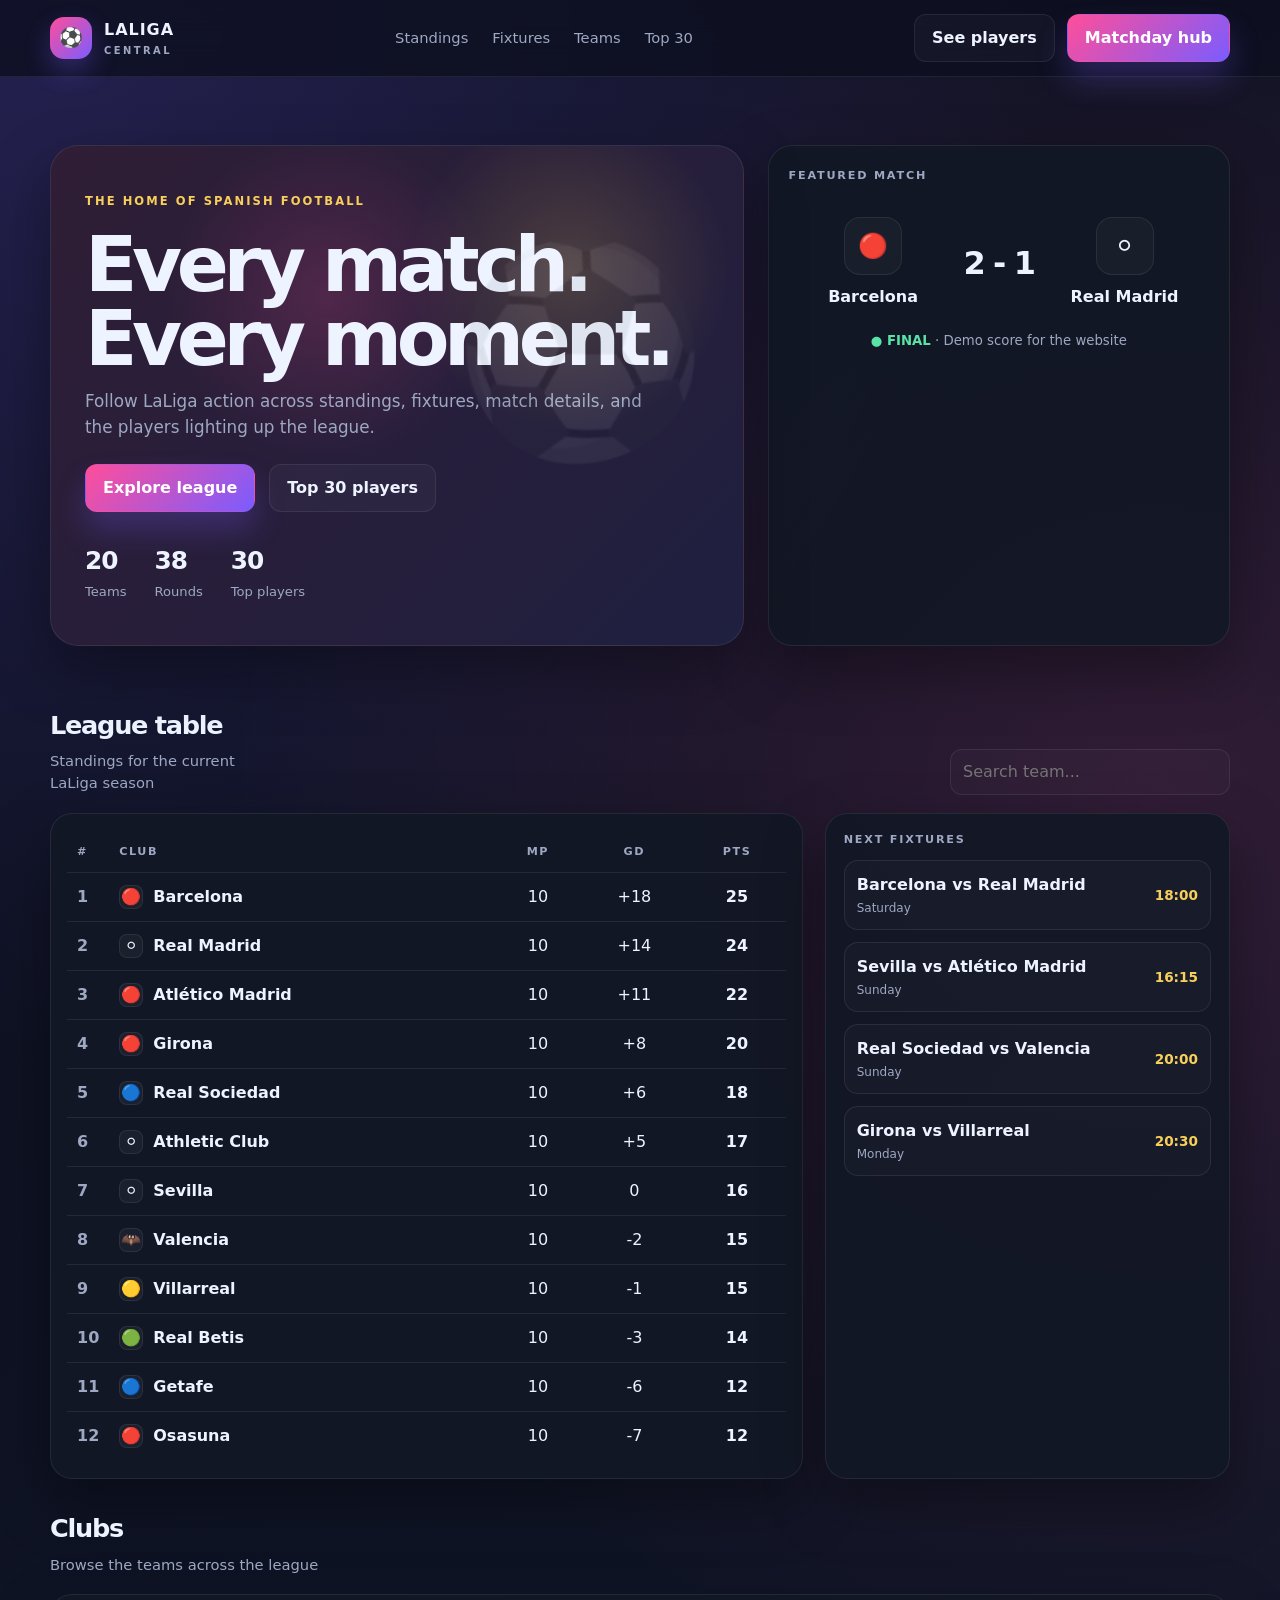
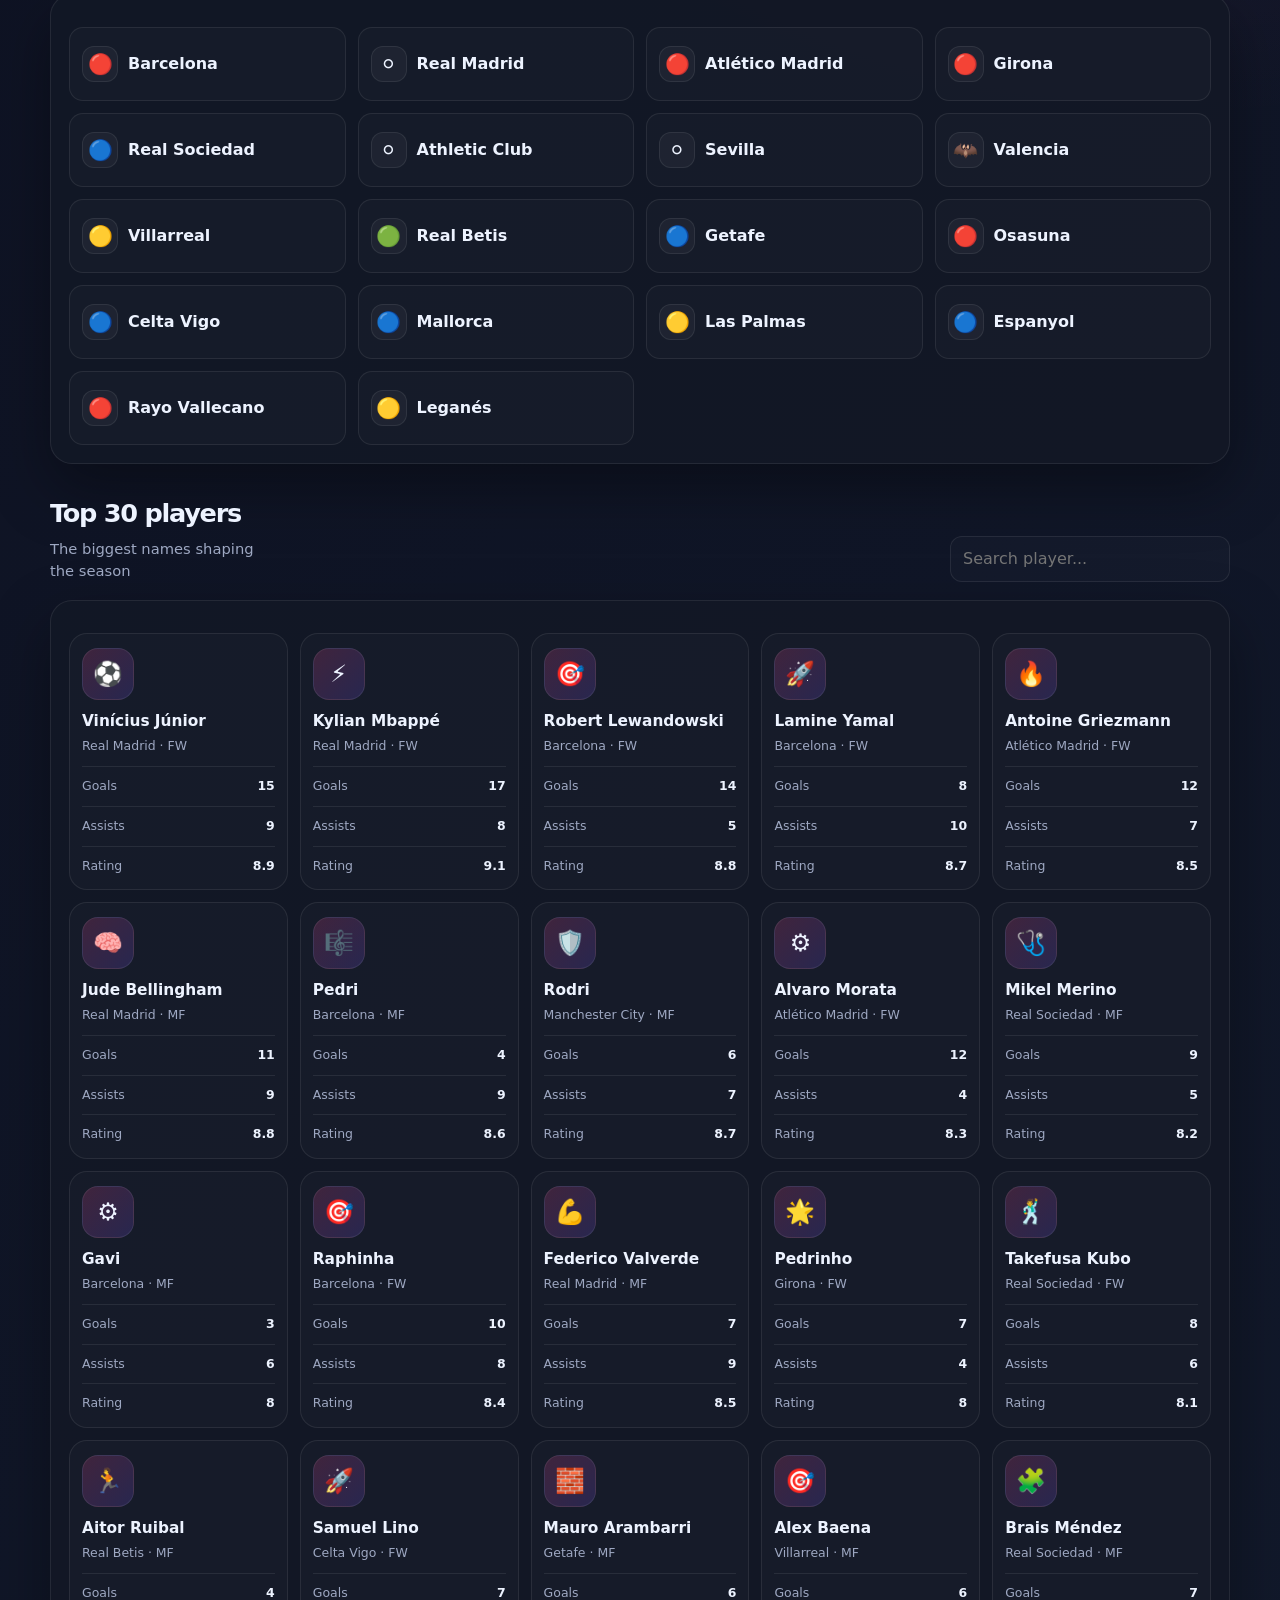
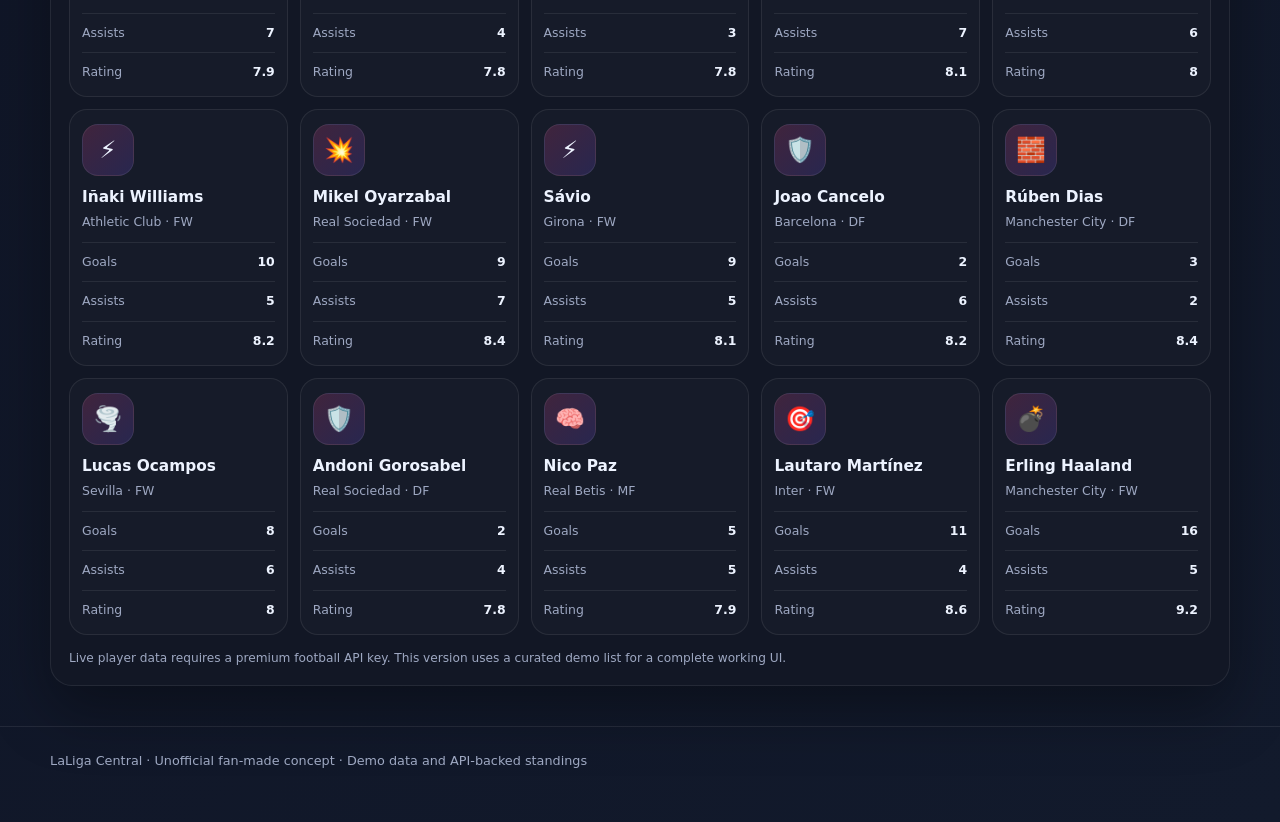
==== index.html @ 6d839964 "Add initial HTML structure and styles for Matchday Hub Initial commit of the LaLiga Central Matchday" ====
<!DOCTYPE html>
<html lang="en">
<head>
  <meta charset="UTF-8" />
  <meta name="viewport" content="width=device-width, initial-scale=1.0" />
  <meta name="theme-color" content="#0d1020" />
  <title>LaLiga Central | Matchday Hub</title>
  <style>
    :root {
      --bg: #0d1020;
      --bg-alt: #121a2c;
      --panel: rgba(19, 24, 38, 0.94);
      --panel-2: rgba(25, 32, 49, 0.9);
      --panel-3: rgba(15, 19, 31, 0.8);
      --text: #edf3ff;
      --muted: #9ea8c2;
      --line: rgba(255, 255, 255, 0.08);
      --pink: #ff4e9a;
      --purple: #7b5cff;
      --gold: #f7cf5a;
      --green: #59e3a6;
      --red: #ff6a76;
      --shadow: 0 24px 60px rgba(0, 0, 0, 0.35);
    }

    * { box-sizing: border-box; }

    html {
      scroll-behavior: smooth;
    }

    body {
      margin: 0;
      font-family: system-ui, -apple-system, BlinkMacSystemFont, "Segoe UI", sans-serif;
      color: var(--text);
      background:
        radial-gradient(circle at top left, rgba(123, 92, 255, 0.22), transparent 25%),
        radial-gradient(circle at 90% 20%, rgba(255, 78, 154, 0.14), transparent 27%),
        linear-gradient(135deg, var(--bg), var(--bg-alt));
      line-height: 1.5;
    }

    a {
      text-decoration: none;
      color: inherit;
    }

    img {
      display: block;
      max-width: 100%;
    }

    input, select, button {
      font: inherit;
    }

    .container {
      width: min(1180px, calc(100% - 36px));
      margin: 0 auto;
    }

    header {
      position: sticky;
      top: 0;
      z-index: 30;
      background: rgba(13, 16, 32, 0.8);
      backdrop-filter: blur(16px);
      border-bottom: 1px solid var(--line);
    }

    nav {
      min-height: 76px;
      display: flex;
      align-items: center;
      justify-content: space-between;
      gap: 22px;
    }

    .brand {
      display: inline-flex;
      align-items: center;
      gap: 12px;
      font-weight: 900;
      letter-spacing: 0.06em;
    }

    .brand-mark {
      display: grid;
      place-items: center;
      width: 42px;
      height: 42px;
      border-radius: 14px;
      background: linear-gradient(135deg, var(--pink), var(--purple));
      box-shadow: 0 12px 26px rgba(123, 92, 255, 0.3);
      font-size: 1.2rem;
    }

    .brand small {
      display: block;
      color: var(--muted);
      font-size: 0.62rem;
      letter-spacing: 0.25em;
      margin-top: 2px;
    }

    .nav-links {
      display: flex;
      align-items: center;
      gap: 24px;
      color: var(--muted);
      font-size: 0.92rem;
    }

    .nav-links a:hover {
      color: var(--text);
    }

    .nav-actions {
      display: flex;
      align-items: center;
      gap: 12px;
    }

    .btn {
      display: inline-flex;
      align-items: center;
      justify-content: center;
      border: 1px solid transparent;
      border-radius: 12px;
      font-weight: 800;
      padding: 11px 17px;
      cursor: pointer;
      transition: 0.2s ease;
    }

    .btn:hover {
      transform: translateY(-1px);
    }

    .btn-primary {
      color: white;
      background: linear-gradient(135deg, var(--pink), var(--purple));
      box-shadow: 0 18px 30px rgba(123, 92, 255, 0.25);
    }

    .btn-secondary {
      background: rgba(255,255,255,0.03);
      border-color: var(--line);
      color: var(--text);
    }

    .hero {
      padding: 68px 0 40px;
    }

    .hero-grid {
      display: grid;
      grid-template-columns: 1.2fr 0.8fr;
      gap: 24px;
      align-items: stretch;
    }

    .hero-main {
      position: relative;
      overflow: hidden;
      border-radius: 28px;
      padding: 42px 34px;
      min-height: 410px;
      background:
        radial-gradient(circle at 75% 25%, rgba(247, 207, 90, 0.18), transparent 25%),
        radial-gradient(circle at 40% 30%, rgba(255, 78, 154, 0.18), transparent 30%),
        linear-gradient(135deg, rgba(255, 78, 154, 0.12), rgba(123, 92, 255, 0.12)),
        var(--panel);
      border: 1px solid var(--line);
      box-shadow: var(--shadow);
    }

    .hero-main::after {
      content: "⚽";
      position: absolute;
      right: 5%;
      top: 10%;
      font-size: clamp(140px, 16vw, 240px);
      opacity: 0.08;
      transform: rotate(-18deg);
    }

    .eyebrow {
      display: inline-block;
      color: var(--gold);
      font-size: 0.72rem;
      letter-spacing: 0.18em;
      font-weight: 800;
      text-transform: uppercase;
    }

    h1 {
      margin: 16px 0 14px;
      font-size: clamp(2.8rem, 6vw, 5rem);
      line-height: 0.96;
      letter-spacing: -0.07em;
      max-width: 600px;
    }

    .hero-copy p {
      max-width: 560px;
      margin: 0 0 24px;
      color: var(--muted);
      font-size: 1.05rem;
    }

    .hero-actions {
      display: flex;
      align-items: center;
      gap: 14px;
      flex-wrap: wrap;
    }

    .hero-stats {
      display: flex;
      flex-wrap: wrap;
      gap: 28px;
      margin-top: 30px;
    }

    .stat strong {
      display: block;
      font-size: 1.55rem;
      font-weight: 900;
      letter-spacing: -0.04em;
    }

    .stat span {
      color: var(--muted);
      font-size: 0.82rem;
    }

    .featured-card {
      background: var(--panel);
      border: 1px solid var(--line);
      border-radius: 24px;
      padding: 22px 20px;
      box-shadow: var(--shadow);
    }

    .mini-label {
      color: var(--muted);
      font-size: 0.7rem;
      letter-spacing: 0.16em;
      text-transform: uppercase;
      font-weight: 800;
    }

    .fixture-box {
      margin-top: 18px;
      display: grid;
      grid-template-columns: 1fr auto 1fr;
      align-items: center;
      gap: 14px;
      padding: 14px 8px 6px;
    }

    .club {
      text-align: center;
      font-weight: 800;
    }

    .club-badge {
      width: 58px;
      height: 58px;
      display: grid;
      place-items: center;
      border-radius: 16px;
      border: 1px solid var(--line);
      background: rgba(255,255,255,0.03);
      margin: 0 auto 10px;
      font-size: 1.5rem;
    }

    .match-score {
      font-size: 2rem;
      font-weight: 900;
      letter-spacing: -0.06em;
    }

    .match-meta {
      margin-top: 16px;
      color: var(--muted);
      font-size: 0.83rem;
      text-align: center;
    }

    .live-pill {
      color: var(--green);
      font-weight: 800;
    }

    section {
      padding: 20px 0 10px;
    }

    .section-head {
      display: flex;
      justify-content: space-between;
      align-items: flex-end;
      gap: 16px;
      margin-bottom: 18px;
    }

    h2 {
      margin: 0;
      font-size: clamp(1.6rem, 2vw, 2.4rem);
      letter-spacing: -0.05em;
    }

    .subline {
      color: var(--muted);
      margin: 6px 0 0;
      font-size: 0.92rem;
    }

    .content-grid {
      display: grid;
      grid-template-columns: 1.3fr 0.7fr;
      gap: 22px;
    }

    .panel {
      background: var(--panel);
      border: 1px solid var(--line);
      border-radius: 22px;
      box-shadow: var(--shadow);
    }

    .table-panel {
      padding: 18px 16px;
    }

    .table-wrap {
      overflow-x: auto;
    }

    table {
      width: 100%;
      border-collapse: collapse;
      min-width: 440px;
    }

    th, td {
      padding: 12px 10px;
      border-bottom: 1px solid var(--line);
    }

    th {
      text-align: left;
      color: var(--muted);
      font-size: 0.7rem;
      letter-spacing: 0.14em;
      text-transform: uppercase;
      font-weight: 800;
    }

    td:first-child, th:first-child {
      width: 42px;
    }

    td:nth-child(3), th:nth-child(3),
    td:nth-child(4), th:nth-child(4),
    td:nth-child(5), th:nth-child(5) {
      text-align: center;
    }

    tbody tr:last-child td {
      border-bottom: none;
    }

    .team-name {
      display: flex;
      align-items: center;
      gap: 10px;
      font-weight: 700;
    }

    .team-badge {
      display: inline-flex;
      width: 24px;
      height: 24px;
      border-radius: 8px;
      align-items: center;
      justify-content: center;
      background: rgba(255,255,255,0.04);
      border: 1px solid var(--line);
    }

    .top-three {
      color: var(--gold);
      font-weight: 800;
    }

    .rank {
      color: var(--muted);
      font-weight: 700;
    }

    .fixture-panel {
      padding: 18px;
    }

    .fixture-list {
      display: grid;
      gap: 12px;
      margin-top: 12px;
    }

    .fixture-item {
      display: flex;
      gap: 14px;
      justify-content: space-between;
      align-items: center;
      padding: 12px 12px;
      border: 1px solid var(--line);
      border-radius: 14px;
      background: rgba(255,255,255,0.02);
    }

    .fixture-teams {
      font-weight: 700;
    }

    .fixture-date {
      color: var(--muted);
      font-size: 0.75rem;
      margin-top: 2px;
    }

    .fixture-time {
      color: var(--gold);
      font-weight: 800;
      white-space: nowrap;
      font-size: 0.85rem;
    }

    .search-row {
      display: flex;
      align-items: center;
      gap: 12px;
      width: 100%;
      justify-content: flex-end;
    }

    .search-input {
      width: min(280px, 40vw);
      border-radius: 12px;
      border: 1px solid var(--line);
      background: rgba(255,255,255,0.02);
      color: var(--text);
      padding: 10px 12px;
      outline: none;
    }

    .search-input:focus {
      border-color: rgba(123,92,255,0.8);
      box-shadow: 0 0 0 3px rgba(123,92,255,0.15);
    }

    .teams-panel {
      padding: 18px;
      margin-top: 14px;
    }

    .team-grid {
      display: grid;
      grid-template-columns: repeat(4, minmax(0, 1fr));
      gap: 12px;
      margin-top: 14px;
    }

    .team-card {
      display: flex;
      align-items: center;
      gap: 10px;
      padding: 14px 12px;
      border: 1px solid var(--line);
      border-radius: 14px;
      background: rgba(255,255,255,0.02);
      font-weight: 700;
      min-height: 74px;
    }

    .team-emoji {
      display: grid;
      place-items: center;
      width: 36px;
      height: 36px;
      border-radius: 12px;
      background: rgba(255,255,255,0.04);
      border: 1px solid var(--line);
      font-size: 1.25rem;
    }

    .player-panel {
      padding: 18px;
      margin-top: 14px;
    }

    .player-grid {
      display: grid;
      grid-template-columns: repeat(5, minmax(0, 1fr));
      gap: 12px;
      margin-top: 14px;
    }

    .player-card {
      background: rgba(255,255,255,0.02);
      border: 1px solid var(--line);
      border-radius: 18px;
      padding: 14px 12px;
    }

    .player-avatar {
      width: 52px;
      height: 52px;
      border-radius: 16px;
      display: grid;
      place-items: center;
      font-size: 1.5rem;
      background: linear-gradient(135deg, rgba(255,78,154,0.18), rgba(123,92,255,0.18));
      border: 1px solid var(--line);
      margin-bottom: 10px;
    }

    .player-name {
      font-weight: 800;
      font-size: 0.96rem;
    }

    .player-meta {
      color: var(--muted);
      font-size: 0.78rem;
      margin-top: 4px;
    }

    .player-stat {
      display: flex;
      justify-content: space-between;
      gap: 10px;
      color: var(--muted);
      margin-top: 10px;
      padding-top: 10px;
      border-top: 1px solid var(--line);
      font-size: 0.78rem;
    }

    .player-stat strong {
      color: var(--text);
    }

    .notice {
      margin-top: 14px;
      color: var(--muted);
      font-size: 0.76rem;
    }

    footer {
      margin-top: 30px;
      padding: 24px 0 52px;
      border-top: 1px solid var(--line);
      color: var(--muted);
      font-size: 0.8rem;
    }

    @media (max-width: 980px) {
      .hero-grid,
      .content-grid {
        grid-template-columns: 1fr;
      }

      .player-grid {
        grid-template-columns: repeat(3, minmax(0, 1fr));
      }
    }

    @media (max-width: 760px) {
      .nav-links {
        display: none;
      }

      .team-grid {
        grid-template-columns: repeat(2, minmax(0, 1fr));
      }

      .player-grid {
        grid-template-columns: repeat(2, minmax(0, 1fr));
      }

      .search-row {
        justify-content: flex-start;
      }

      .search-input {
        width: 100%;
      }
    }

    @media (max-width: 520px) {
      .container {
        width: min(100% - 22px, 1180px);
      }

      .hero-main {
        padding: 28px 18px;
      }

      .team-grid,
      .player-grid {
        grid-template-columns: 1fr;
      }

      .fixture-item {
        flex-direction: column;
        align-items: flex-start;
      }
    }
  </style>
</head>
<body>
  <header>
    <div class="container">
      <nav>
        <a href="#" class="brand" aria-label="LaLiga Central home">
          <span class="brand-mark">⚽</span>
          <span>
            LALIGA
            <small>CENTRAL</small>
          </span>
        </a>

        <div class="nav-links">
          <a href="#standings">Standings</a>
          <a href="#fixtures">Fixtures</a>
          <a href="#teams">Teams</a>
          <a href="#players">Top 30</a>
        </div>

        <div class="nav-actions">
          <a href="#players" class="btn btn-secondary">See players</a>
          <a href="#fixtures" class="btn btn-primary">Matchday hub</a>
        </div>
      </nav>
    </div>
  </header>

  <main class="container">
    <section class="hero">
      <div class="hero-grid">
        <article class="hero-main">
          <div class="hero-copy">
            <span class="eyebrow">The home of Spanish football</span>
            <h1>Every match.<br>Every moment.</h1>
            <p>
              Follow LaLiga action across standings, fixtures, match details, and the players lighting up the league.
            </p>

            <div class="hero-actions">
              <a href="#standings" class="btn btn-primary">Explore league</a>
              <a href="#players" class="btn btn-secondary">Top 30 players</a>
            </div>

            <div class="hero-stats">
              <div class="stat">
                <strong>20</strong>
                <span>Teams</span>
              </div>
              <div class="stat">
                <strong>38</strong>
                <span>Rounds</span>
              </div>
              <div class="stat">
                <strong>30</strong>
                <span>Top players</span>
              </div>
            </div>
          </div>
        </article>

        <aside class="featured-card">
          <div class="mini-label">Featured match</div>

          <div class="fixture-box">
            <div class="club">
              <div class="club-badge">🔴</div>
              Barcelona
            </div>

            <div class="match-score">2 - 1</div>

            <div class="club">
              <div class="club-badge">⚪</div>
              Real Madrid
            </div>
          </div>

          <div class="match-meta">
            <span class="live-pill">● FINAL</span> · Demo score for the website
          </div>
        </aside>
      </div>
    </section>

    <section id="standings">
      <div class="section-head">
        <div>
          <h2>League table</h2>
          <p class="subline">Standings for the current LaLiga season</p>
        </div>

        <div class="search-row">
          <input id="teamFilter" type="search" class="search-input" placeholder="Search team..." aria-label="Search team"/>
        </div>
      </div>

      <div class="content-grid">
        <div class="panel table-panel">
          <div class="table-wrap">
            <table>
              <thead>
                <tr>
                  <th>#</th>
                  <th>Club</th>
                  <th>MP</th>
                  <th>GD</th>
                  <th>Pts</th>
                </tr>
              </thead>
              <tbody id="standingsBody"></tbody>
            </table>
          </div>
        </div>

        <aside id="fixtures" class="panel fixture-panel">
          <div class="mini-label">Next fixtures</div>
          <div class="fixture-list" id="fixturesList"></div>
        </aside>
      </div>
    </section>

    <section id="teams">
      <div class="section-head">
        <div>
          <h2>Clubs</h2>
          <p class="subline">Browse the teams across the league</p>
        </div>
      </div>

      <div class="panel teams-panel">
        <div class="team-grid" id="teamGrid"></div>
      </div>
    </section>

    <section id="players">
      <div class="section-head">
        <div>
          <h2>Top 30 players</h2>
          <p class="subline">The biggest names shaping the season</p>
        </div>

        <div class="search-row">
          <input id="playerSearch" type="search" class="search-input" placeholder="Search player..." aria-label="Search player"/>
        </div>
      </div>

      <div class="panel player-panel">
        <div class="player-grid" id="playerGrid"></div>
        <div class="notice">Live player data requires a premium football API key. This version uses a curated demo list for a complete working UI.</div>
      </div>
    </section>
  </main>

  <footer>
    <div class="container">
      LaLiga Central · Unofficial fan-made concept · Demo data and API-backed standings
    </div>
  </footer>

  <script>
    const API_BASE = "https://www.thesportsdb.com/api/v1/json/3";
    const LEAGUE_ID = 4335;

    const standingsBody = document.getElementById("standingsBody");
    const fixturesList = document.getElementById("fixturesList");
    const teamGrid = document.getElementById("teamGrid");
    const playerGrid = document.getElementById("playerGrid");
    const teamFilter = document.getElementById("teamFilter");
    const playerSearch = document.getElementById("playerSearch");

    const fallbackStandings = [
      { name: "Barcelona", icon: "🔴", mp: 10, gd: 18, pts: 25 },
      { name: "Real Madrid", icon: "⚪", mp: 10, gd: 14, pts: 24 },
      { name: "Atlético Madrid", icon: "🔴", mp: 10, gd: 11, pts: 22 },
      { name: "Girona", icon: "🔴", mp: 10, gd: 8, pts: 20 },
      { name: "Real Sociedad", icon: "🔵", mp: 10, gd: 6, pts: 18 },
      { name: "Athletic Club", icon: "⚪", mp: 10, gd: 5, pts: 17 },
      { name: "Sevilla", icon: "⚪", mp: 10, gd: 0, pts: 16 },
      { name: "Valencia", icon: "🦇", mp: 10, gd: -2, pts: 15 },
      { name: "Villarreal", icon: "🟡", mp: 10, gd: -1, pts: 15 },
      { name: "Real Betis", icon: "🟢", mp: 10, gd: -3, pts: 14 },
      { name: "Getafe", icon: "🔵", mp: 10, gd: -6, pts: 12 },
      { name: "Osasuna", icon: "🔴", mp: 10, gd: -7, pts: 12 }
    ];

    const fallbackTeams = [
      ["Barcelona", "🔴"],
      ["Real Madrid", "⚪"],
      ["Atlético Madrid", "🔴"],
      ["Girona", "🔴"],
      ["Real Sociedad", "🔵"],
      ["Athletic Club", "⚪"],
      ["Sevilla", "⚪"],
      ["Valencia", "🦇"],
      ["Villarreal", "🟡"],
      ["Real Betis", "🟢"],
      ["Getafe", "🔵"],
      ["Osasuna", "🔴"],
      ["Celta Vigo", "🔵"],
      ["Mallorca", "🔵"],
      ["Las Palmas", "🟡"],
      ["Espanyol", "🔵"],
      ["Rayo Vallecano", "🔴"],
      ["Leganés", "🟡"]
    ];

    const demoPlayers = [
      { name: "Vinícius Júnior", club: "Real Madrid", pos: "FW", goals: 15, assists: 9, rating: 8.9, emoji: "⚽" },
      { name: "Kylian Mbappé", club: "Real Madrid", pos: "FW", goals: 17, assists: 8, rating: 9.1, emoji: "⚡" },
      { name: "Robert Lewandowski", club: "Barcelona", pos: "FW", goals: 14, assists: 5, rating: 8.8, emoji: "🎯" },
      { name: "Lamine Yamal", club: "Barcelona", pos: "FW", goals: 8, assists: 10, rating: 8.7, emoji: "🚀" },
      { name: "Antoine Griezmann", club: "Atlético Madrid", pos: "FW", goals: 12, assists: 7, rating: 8.5, emoji: "🔥" },
      { name: "Jude Bellingham", club: "Real Madrid", pos: "MF", goals: 11, assists: 9, rating: 8.8, emoji: "🧠" },
      { name: "Pedri", club: "Barcelona", pos: "MF", goals: 4, assists: 9, rating: 8.6, emoji: "🎼" },
      { name: "Rodri", club: "Manchester City", pos: "MF", goals: 6, assists: 7, rating: 8.7, emoji: "🛡️" },
      { name: "Alvaro Morata", club: "Atlético Madrid", pos: "FW", goals: 12, assists: 4, rating: 8.3, emoji: "⚙️" },
      { name: "Mikel Merino", club: "Real Sociedad", pos: "MF", goals: 9, assists: 5, rating: 8.2, emoji: "🩺" },
      { name: "Gavi", club: "Barcelona", pos: "MF", goals: 3, assists: 6, rating: 8.0, emoji: "⚙️" },
      { name: "Raphinha", club: "Barcelona", pos: "FW", goals: 10, assists: 8, rating: 8.4, emoji: "🎯" },
      { name: "Federico Valverde", club: "Real Madrid", pos: "MF", goals: 7, assists: 9, rating: 8.5, emoji: "💪" },
      { name: "Pedrinho", club: "Girona", pos: "FW", goals: 7, assists: 4, rating: 8.0, emoji: "🌟" },
      { name: "Takefusa Kubo", club: "Real Sociedad", pos: "FW", goals: 8, assists: 6, rating: 8.1, emoji: "🕺" },
      { name: "Aitor Ruibal", club: "Real Betis", pos: "MF", goals: 4, assists: 7, rating: 7.9, emoji: "🏃" },
      { name: "Samuel Lino", club: "Celta Vigo", pos: "FW", goals: 7, assists: 4, rating: 7.8, emoji: "🚀" },
      { name: "Mauro Arambarri", club: "Getafe", pos: "MF", goals: 6, assists: 3, rating: 7.8, emoji: "🧱" },
      { name: "Alex Baena", club: "Villarreal", pos: "MF", goals: 6, assists: 7, rating: 8.1, emoji: "🎯" },
      { name: "Brais Méndez", club: "Real Sociedad", pos: "MF", goals: 7, assists: 6, rating: 8.0, emoji: "🧩" },
      { name: "Iñaki Williams", club: "Athletic Club", pos: "FW", goals: 10, assists: 5, rating: 8.2, emoji: "⚡" },
      { name: "Mikel Oyarzabal", club: "Real Sociedad", pos: "FW", goals: 9, assists: 7, rating: 8.4, emoji: "💥" },
      { name: "Sávio", club: "Girona", pos: "FW", goals: 9, assists: 5, rating: 8.1, emoji: "⚡" },
      { name: "Joao Cancelo", club: "Barcelona", pos: "DF", goals: 2, assists: 6, rating: 8.2, emoji: "🛡️" },
      { name: "Rúben Dias", club: "Manchester City", pos: "DF", goals: 3, assists: 2, rating: 8.4, emoji: "🧱" },
      { name: "Lucas Ocampos", club: "Sevilla", pos: "FW", goals: 8, assists: 6, rating: 8.0, emoji: "🌪️" },
      { name: "Andoni Gorosabel", club: "Real Sociedad", pos: "DF", goals: 2, assists: 4, rating: 7.8, emoji: "🛡️" },
      { name: "Nico Paz", club: "Real Betis", pos: "MF", goals: 5, assists: 5, rating: 7.9, emoji: "🧠" },
      { name: "Lautaro Martínez", club: "Inter", pos: "FW", goals: 11, assists: 4, rating: 8.6, emoji: "🎯" },
      { name: "Erling Haaland", club: "Manchester City", pos: "FW", goals: 16, assists: 5, rating: 9.2, emoji: "💣" }
    ];

    let allTeams = fallbackTeams;

    function renderStandings(data) {
      standingsBody.innerHTML = data.map((team, index) => `
        <tr>
          <td class="rank ${index < 3 ? "top-three" : ""}">${index + 1}</td>
          <td>
            <div class="team-name">
              <span class="team-badge">${team.icon || "⚽"}</span>
              <span>${team.name}</span>
            </div>
          </td>
          <td>${team.mp}</td>
          <td>${team.gd > 0 ? "+" : ""}${team.gd}</td>
          <td><strong>${team.pts}</strong></td>
        </tr>
      `).join("");
    }

    function renderFixtures(data) {
      fixturesList.innerHTML = data.map(fixture => `
        <div class="fixture-item">
          <div>
            <div class="fixture-teams">${fixture.home} vs ${fixture.away}</div>
            <div class="fixture-date">${fixture.date}</div>
          </div>
          <div class="fixture-time">${fixture.time}</div>
        </div>
      `).join("");
    }

    function renderTeams(query = "") {
      const filtered = allTeams.filter(([name]) =>
        name.toLowerCase().includes(query.toLowerCase())
      );

      teamGrid.innerHTML = filtered.length
        ? filtered.map(([name, icon]) => `
          <div class="team-card">
            <span class="team-emoji">${icon}</span>
            <span>${name}</span>
          </div>
        `).join("")
        : "<div class='notice'>No team found.</div>";
    }

    function renderPlayers(query = "") {
      const filtered = demoPlayers.filter(player =>
        `${player.name} ${player.club}`.toLowerCase().includes(query.toLowerCase())
      );

      playerGrid.innerHTML = filtered.length
        ? filtered.slice(0, 30).map(player => `
          <div class="player-card">
            <div class="player-avatar">${player.emoji}</div>
            <div class="player-name">${player.name}</div>
            <div class="player-meta">${player.club} · ${player.pos}</div>
            <div class="player-stat">
              <span>Goals</span>
              <strong>${player.goals}</strong>
            </div>
            <div class="player-stat">
              <span>Assists</span>
              <strong>${player.assists}</strong>
            </div>
            <div class="player-stat">
              <span>Rating</span>
              <strong>${player.rating}</strong>
            </div>
          </div>
        `).join("")
        : "<div class='notice'>No player found.</div>";
    }

    async function loadLiveData() {
      try {
        const [standingsRes, teamsRes, fixturesRes] = await Promise.all([
          fetch(`${API_BASE}/lookuptable.php?l=${LEAGUE_ID}`),
          fetch(`${API_BASE}/search_all_teams.php?l=Spanish%20La%20Liga`),
          fetch(`${API_BASE}/eventsnextleague.php?id=${LEAGUE_ID}`)
        ]);

        const standingsJson = await standingsRes.json();
        const teamsJson = await teamsRes.json();
        const fixturesJson = await fixturesRes.json();

        if (standingsJson.table && standingsJson.table.length) {
          const mapped = standingsJson.table.slice(0, 12).map(team => ({
            name: team.name || team.strTeam,
            icon: team.strTeamBadge ? "🏟️" : "⚽",
            mp: Number(team.played || team.totalplayed || 0),
            gd: Number(team.goalsdifference || team.goalDifference || 0),
            pts: Number(team.total || team.points || 0)
          }));
          renderStandings(mapped);
        } else {
          renderStandings(fallbackStandings);
        }

        if (teamsJson.teams && teamsJson.teams.length) {
          allTeams = teamsJson.teams
            .slice(0, 18)
            .map(team => [team.strTeam, team.strTeamBadge ? "🏟️" : "⚽"]);
          renderTeams(teamFilter.value);
        } else {
          allTeams = fallbackTeams;
          renderTeams(teamFilter.value);
        }

        if (fixturesJson.events && fixturesJson.events.length) {
          const fixtureData = fixturesJson.events.slice(0, 5).map(match => ({
            home: match.strHomeTeam || "Home",
            away: match.strAwayTeam || "Away",
            date: match.date || "Upcoming",
            time: match.strTime || "TBD"
          }));
          renderFixtures(fixtureData);
        } else {
          renderFixtures([
            { home: "Barcelona", away: "Real Madrid", date: "Saturday", time: "18:00" },
            { home: "Sevilla", away: "Atlético Madrid", date: "Sunday", time: "16:15" },
            { home: "Real Sociedad", away: "Valencia", date: "Sunday", time: "20:00" },
            { home: "Girona", away: "Villarreal", date: "Monday", time: "20:30" }
          ]);
        }
      } catch (error) {
        console.warn("API failed, using demo data:", error);
        renderStandings(fallbackStandings);
        allTeams = fallbackTeams;
        renderTeams(teamFilter.value);
        renderFixtures([
          { home: "Barcelona", away: "Real Madrid", date: "Saturday", time: "18:00" },
          { home: "Sevilla", away: "Atlético Madrid", date: "Sunday", time: "16:15" },
          { home: "Real Sociedad", away: "Valencia", date: "Sunday", time: "20:00" },
          { home: "Girona", away: "Villarreal", date: "Monday", time: "20:30" }
        ]);
      }
    }

    teamFilter.addEventListener("input", (e) => renderTeams(e.target.value));
    playerSearch.addEventListener("input", (e) => renderPlayers(e.target.value));

    renderStandings(fallbackStandings);
    renderFixtures([
      { home: "Barcelona", away: "Real Madrid", date: "Saturday", time: "18:00" },
      { home: "Sevilla", away: "Atlético Madrid", date: "Sunday", time: "16:15" },
      { home: "Real Sociedad", away: "Valencia", date: "Sunday", time: "20:00" },
      { home: "Girona", away: "Villarreal", date: "Monday", time: "20:30" }
    ]);
    renderTeams();
    renderPlayers();

    loadLiveData();
  </script>
</body>
</html>
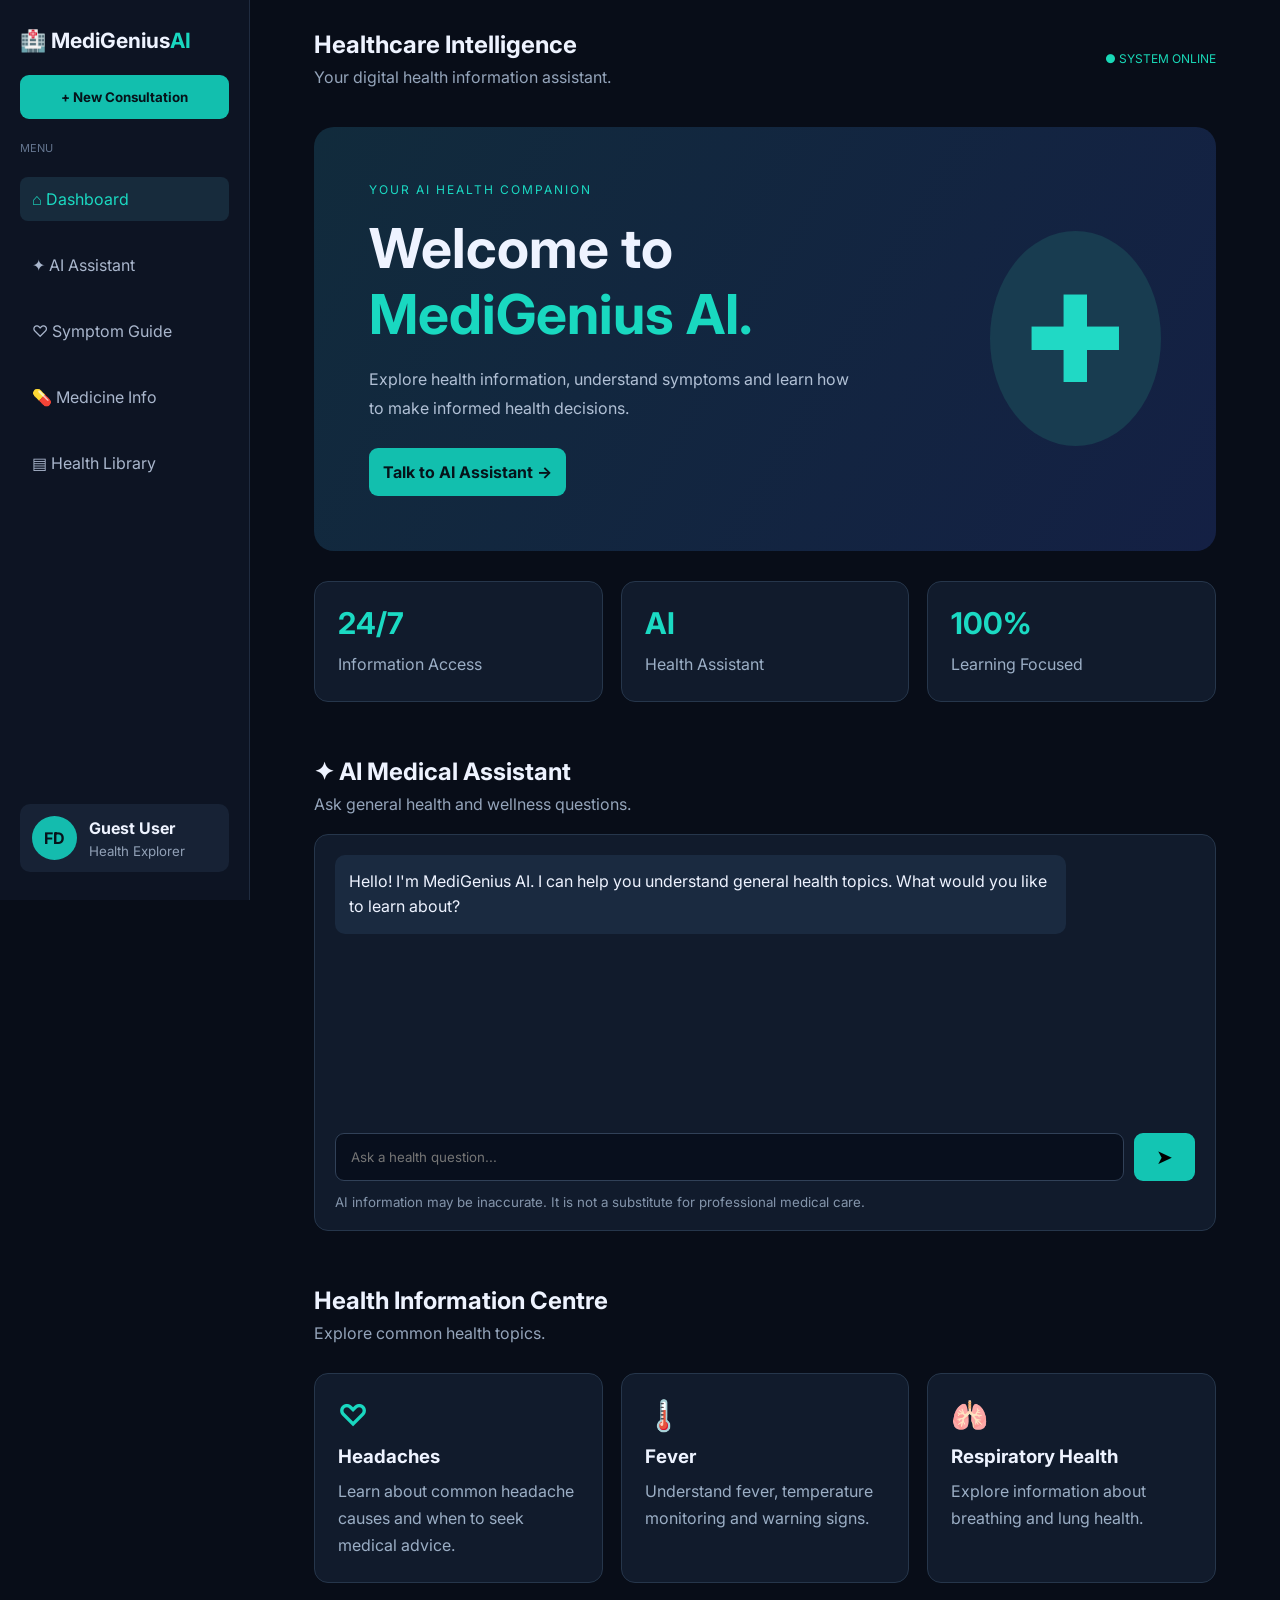
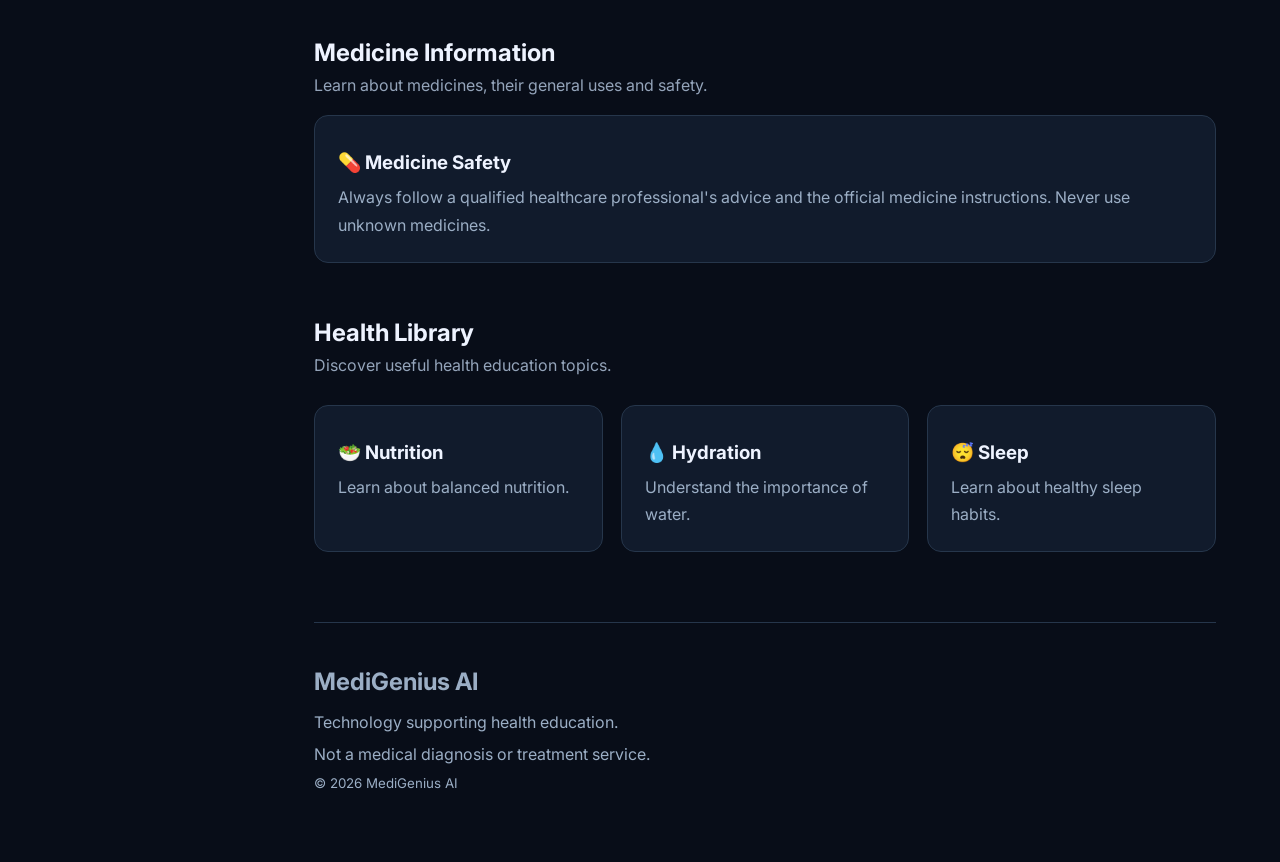
==== commit 418dc61c: "Add files via upload" ====
--- a/index.html
+++ b/index.html
@@ -1,1020 +1,135 @@
-<!DOCTYPE html>
-<html lang="en">
-<head>
-  <meta charset="UTF-8" />
-  <meta name="viewport" content="width=device-width, initial-scale=1.0" />
-  <meta name="theme-color" content="#0d1020" />
-  <title>LaLiga Central | Matchday Hub</title>
-  <style>
-    :root {
-      --bg: #0d1020;
-      --bg-alt: #121a2c;
-      --panel: rgba(19, 24, 38, 0.94);
-      --panel-2: rgba(25, 32, 49, 0.9);
-      --panel-3: rgba(15, 19, 31, 0.8);
-      --text: #edf3ff;
-      --muted: #9ea8c2;
-      --line: rgba(255, 255, 255, 0.08);
-      --pink: #ff4e9a;
-      --purple: #7b5cff;
-      --gold: #f7cf5a;
-      --green: #59e3a6;
-      --red: #ff6a76;
-      --shadow: 0 24px 60px rgba(0, 0, 0, 0.35);
-    }
-
-    * { box-sizing: border-box; }
-
-    html {
-      scroll-behavior: smooth;
-    }
-
-    body {
-      margin: 0;
-      font-family: system-ui, -apple-system, BlinkMacSystemFont, "Segoe UI", sans-serif;
-      color: var(--text);
-      background:
-        radial-gradient(circle at top left, rgba(123, 92, 255, 0.22), transparent 25%),
-        radial-gradient(circle at 90% 20%, rgba(255, 78, 154, 0.14), transparent 27%),
-        linear-gradient(135deg, var(--bg), var(--bg-alt));
-      line-height: 1.5;
-    }
-
-    a {
-      text-decoration: none;
-      color: inherit;
-    }
-
-    img {
-      display: block;
-      max-width: 100%;
-    }
-
-    input, select, button {
-      font: inherit;
-    }
-
-    .container {
-      width: min(1180px, calc(100% - 36px));
-      margin: 0 auto;
-    }
-
-    header {
-      position: sticky;
-      top: 0;
-      z-index: 30;
-      background: rgba(13, 16, 32, 0.8);
-      backdrop-filter: blur(16px);
-      border-bottom: 1px solid var(--line);
-    }
-
-    nav {
-      min-height: 76px;
-      display: flex;
-      align-items: center;
-      justify-content: space-between;
-      gap: 22px;
-    }
-
-    .brand {
-      display: inline-flex;
-      align-items: center;
-      gap: 12px;
-      font-weight: 900;
-      letter-spacing: 0.06em;
-    }
-
-    .brand-mark {
-      display: grid;
-      place-items: center;
-      width: 42px;
-      height: 42px;
-      border-radius: 14px;
-      background: linear-gradient(135deg, var(--pink), var(--purple));
-      box-shadow: 0 12px 26px rgba(123, 92, 255, 0.3);
-      font-size: 1.2rem;
-    }
-
-    .brand small {
-      display: block;
-      color: var(--muted);
-      font-size: 0.62rem;
-      letter-spacing: 0.25em;
-      margin-top: 2px;
-    }
-
-    .nav-links {
-      display: flex;
-      align-items: center;
-      gap: 24px;
-      color: var(--muted);
-      font-size: 0.92rem;
-    }
-
-    .nav-links a:hover {
-      color: var(--text);
-    }
-
-    .nav-actions {
-      display: flex;
-      align-items: center;
-      gap: 12px;
-    }
-
-    .btn {
-      display: inline-flex;
-      align-items: center;
-      justify-content: center;
-      border: 1px solid transparent;
-      border-radius: 12px;
-      font-weight: 800;
-      padding: 11px 17px;
-      cursor: pointer;
-      transition: 0.2s ease;
-    }
-
-    .btn:hover {
-      transform: translateY(-1px);
-    }
-
-    .btn-primary {
-      color: white;
-      background: linear-gradient(135deg, var(--pink), var(--purple));
-      box-shadow: 0 18px 30px rgba(123, 92, 255, 0.25);
-    }
-
-    .btn-secondary {
-      background: rgba(255,255,255,0.03);
-      border-color: var(--line);
-      color: var(--text);
-    }
-
-    .hero {
-      padding: 68px 0 40px;
-    }
-
-    .hero-grid {
-      display: grid;
-      grid-template-columns: 1.2fr 0.8fr;
-      gap: 24px;
-      align-items: stretch;
-    }
-
-    .hero-main {
-      position: relative;
-      overflow: hidden;
-      border-radius: 28px;
-      padding: 42px 34px;
-      min-height: 410px;
-      background:
-        radial-gradient(circle at 75% 25%, rgba(247, 207, 90, 0.18), transparent 25%),
-        radial-gradient(circle at 40% 30%, rgba(255, 78, 154, 0.18), transparent 30%),
-        linear-gradient(135deg, rgba(255, 78, 154, 0.12), rgba(123, 92, 255, 0.12)),
-        var(--panel);
-      border: 1px solid var(--line);
-      box-shadow: var(--shadow);
-    }
-
-    .hero-main::after {
-      content: "⚽";
-      position: absolute;
-      right: 5%;
-      top: 10%;
-      font-size: clamp(140px, 16vw, 240px);
-      opacity: 0.08;
-      transform: rotate(-18deg);
-    }
-
-    .eyebrow {
-      display: inline-block;
-      color: var(--gold);
-      font-size: 0.72rem;
-      letter-spacing: 0.18em;
-      font-weight: 800;
-      text-transform: uppercase;
-    }
-
-    h1 {
-      margin: 16px 0 14px;
-      font-size: clamp(2.8rem, 6vw, 5rem);
-      line-height: 0.96;
-      letter-spacing: -0.07em;
-      max-width: 600px;
-    }
-
-    .hero-copy p {
-      max-width: 560px;
-      margin: 0 0 24px;
-      color: var(--muted);
-      font-size: 1.05rem;
-    }
-
-    .hero-actions {
-      display: flex;
-      align-items: center;
-      gap: 14px;
-      flex-wrap: wrap;
-    }
-
-    .hero-stats {
-      display: flex;
-      flex-wrap: wrap;
-      gap: 28px;
-      margin-top: 30px;
-    }
-
-    .stat strong {
-      display: block;
-      font-size: 1.55rem;
-      font-weight: 900;
-      letter-spacing: -0.04em;
-    }
-
-    .stat span {
-      color: var(--muted);
-      font-size: 0.82rem;
-    }
-
-    .featured-card {
-      background: var(--panel);
-      border: 1px solid var(--line);
-      border-radius: 24px;
-      padding: 22px 20px;
-      box-shadow: var(--shadow);
-    }
-
-    .mini-label {
-      color: var(--muted);
-      font-size: 0.7rem;
-      letter-spacing: 0.16em;
-      text-transform: uppercase;
-      font-weight: 800;
-    }
-
-    .fixture-box {
-      margin-top: 18px;
-      display: grid;
-      grid-template-columns: 1fr auto 1fr;
-      align-items: center;
-      gap: 14px;
-      padding: 14px 8px 6px;
-    }
-
-    .club {
-      text-align: center;
-      font-weight: 800;
-    }
-
-    .club-badge {
-      width: 58px;
-      height: 58px;
-      display: grid;
-      place-items: center;
-      border-radius: 16px;
-      border: 1px solid var(--line);
-      background: rgba(255,255,255,0.03);
-      margin: 0 auto 10px;
-      font-size: 1.5rem;
-    }
-
-    .match-score {
-      font-size: 2rem;
-      font-weight: 900;
-      letter-spacing: -0.06em;
-    }
-
-    .match-meta {
-      margin-top: 16px;
-      color: var(--muted);
-      font-size: 0.83rem;
-      text-align: center;
-    }
-
-    .live-pill {
-      color: var(--green);
-      font-weight: 800;
-    }
-
-    section {
-      padding: 20px 0 10px;
-    }
-
-    .section-head {
-      display: flex;
-      justify-content: space-between;
-      align-items: flex-end;
-      gap: 16px;
-      margin-bottom: 18px;
-    }
-
-    h2 {
-      margin: 0;
-      font-size: clamp(1.6rem, 2vw, 2.4rem);
-      letter-spacing: -0.05em;
-    }
-
-    .subline {
-      color: var(--muted);
-      margin: 6px 0 0;
-      font-size: 0.92rem;
-    }
-
-    .content-grid {
-      display: grid;
-      grid-template-columns: 1.3fr 0.7fr;
-      gap: 22px;
-    }
-
-    .panel {
-      background: var(--panel);
-      border: 1px solid var(--line);
-      border-radius: 22px;
-      box-shadow: var(--shadow);
-    }
-
-    .table-panel {
-      padding: 18px 16px;
-    }
-
-    .table-wrap {
-      overflow-x: auto;
-    }
-
-    table {
-      width: 100%;
-      border-collapse: collapse;
-      min-width: 440px;
-    }
-
-    th, td {
-      padding: 12px 10px;
-      border-bottom: 1px solid var(--line);
-    }
-
-    th {
-      text-align: left;
-      color: var(--muted);
-      font-size: 0.7rem;
-      letter-spacing: 0.14em;
-      text-transform: uppercase;
-      font-weight: 800;
-    }
-
-    td:first-child, th:first-child {
-      width: 42px;
-    }
-
-    td:nth-child(3), th:nth-child(3),
-    td:nth-child(4), th:nth-child(4),
-    td:nth-child(5), th:nth-child(5) {
-      text-align: center;
-    }
-
-    tbody tr:last-child td {
-      border-bottom: none;
-    }
-
-    .team-name {
-      display: flex;
-      align-items: center;
-      gap: 10px;
-      font-weight: 700;
-    }
-
-    .team-badge {
-      display: inline-flex;
-      width: 24px;
-      height: 24px;
-      border-radius: 8px;
-      align-items: center;
-      justify-content: center;
-      background: rgba(255,255,255,0.04);
-      border: 1px solid var(--line);
-    }
-
-    .top-three {
-      color: var(--gold);
-      font-weight: 800;
-    }
-
-    .rank {
-      color: var(--muted);
-      font-weight: 700;
-    }
-
-    .fixture-panel {
-      padding: 18px;
-    }
-
-    .fixture-list {
-      display: grid;
-      gap: 12px;
-      margin-top: 12px;
-    }
-
-    .fixture-item {
-      display: flex;
-      gap: 14px;
-      justify-content: space-between;
-      align-items: center;
-      padding: 12px 12px;
-      border: 1px solid var(--line);
-      border-radius: 14px;
-      background: rgba(255,255,255,0.02);
-    }
-
-    .fixture-teams {
-      font-weight: 700;
-    }
-
-    .fixture-date {
-      color: var(--muted);
-      font-size: 0.75rem;
-      margin-top: 2px;
-    }
-
-    .fixture-time {
-      color: var(--gold);
-      font-weight: 800;
-      white-space: nowrap;
-      font-size: 0.85rem;
-    }
-
-    .search-row {
-      display: flex;
-      align-items: center;
-      gap: 12px;
-      width: 100%;
-      justify-content: flex-end;
-    }
-
-    .search-input {
-      width: min(280px, 40vw);
-      border-radius: 12px;
-      border: 1px solid var(--line);
-      background: rgba(255,255,255,0.02);
-      color: var(--text);
-      padding: 10px 12px;
-      outline: none;
-    }
-
-    .search-input:focus {
-      border-color: rgba(123,92,255,0.8);
-      box-shadow: 0 0 0 3px rgba(123,92,255,0.15);
-    }
-
-    .teams-panel {
-      padding: 18px;
-      margin-top: 14px;
-    }
-
-    .team-grid {
-      display: grid;
-      grid-template-columns: repeat(4, minmax(0, 1fr));
-      gap: 12px;
-      margin-top: 14px;
-    }
-
-    .team-card {
-      display: flex;
-      align-items: center;
-      gap: 10px;
-      padding: 14px 12px;
-      border: 1px solid var(--line);
-      border-radius: 14px;
-      background: rgba(255,255,255,0.02);
-      font-weight: 700;
-      min-height: 74px;
-    }
-
-    .team-emoji {
-      display: grid;
-      place-items: center;
-      width: 36px;
-      height: 36px;
-      border-radius: 12px;
-      background: rgba(255,255,255,0.04);
-      border: 1px solid var(--line);
-      font-size: 1.25rem;
-    }
-
-    .player-panel {
-      padding: 18px;
-      margin-top: 14px;
-    }
-
-    .player-grid {
-      display: grid;
-      grid-template-columns: repeat(5, minmax(0, 1fr));
-      gap: 12px;
-      margin-top: 14px;
-    }
-
-    .player-card {
-      background: rgba(255,255,255,0.02);
-      border: 1px solid var(--line);
-      border-radius: 18px;
-      padding: 14px 12px;
-    }
-
-    .player-avatar {
-      width: 52px;
-      height: 52px;
-      border-radius: 16px;
-      display: grid;
-      place-items: center;
-      font-size: 1.5rem;
-      background: linear-gradient(135deg, rgba(255,78,154,0.18), rgba(123,92,255,0.18));
-      border: 1px solid var(--line);
-      margin-bottom: 10px;
-    }
-
-    .player-name {
-      font-weight: 800;
-      font-size: 0.96rem;
-    }
-
-    .player-meta {
-      color: var(--muted);
-      font-size: 0.78rem;
-      margin-top: 4px;
-    }
-
-    .player-stat {
-      display: flex;
-      justify-content: space-between;
-      gap: 10px;
-      color: var(--muted);
-      margin-top: 10px;
-      padding-top: 10px;
-      border-top: 1px solid var(--line);
-      font-size: 0.78rem;
-    }
-
-    .player-stat strong {
-      color: var(--text);
-    }
-
-    .notice {
-      margin-top: 14px;
-      color: var(--muted);
-      font-size: 0.76rem;
-    }
-
-    footer {
-      margin-top: 30px;
-      padding: 24px 0 52px;
-      border-top: 1px solid var(--line);
-      color: var(--muted);
-      font-size: 0.8rem;
-    }
-
-    @media (max-width: 980px) {
-      .hero-grid,
-      .content-grid {
-        grid-template-columns: 1fr;
-      }
-
-      .player-grid {
-        grid-template-columns: repeat(3, minmax(0, 1fr));
-      }
-    }
-
-    @media (max-width: 760px) {
-      .nav-links {
-        display: none;
-      }
-
-      .team-grid {
-        grid-template-columns: repeat(2, minmax(0, 1fr));
-      }
-
-      .player-grid {
-        grid-template-columns: repeat(2, minmax(0, 1fr));
-      }
-
-      .search-row {
-        justify-content: flex-start;
-      }
-
-      .search-input {
-        width: 100%;
-      }
-    }
-
-    @media (max-width: 520px) {
-      .container {
-        width: min(100% - 22px, 1180px);
-      }
-
-      .hero-main {
-        padding: 28px 18px;
-      }
-
-      .team-grid,
-      .player-grid {
-        grid-template-columns: 1fr;
-      }
-
-      .fixture-item {
-        flex-direction: column;
-        align-items: flex-start;
-      }
-    }
-  </style>
-</head>
-<body>
-  <header>
-    <div class="container">
-      <nav>
-        <a href="#" class="brand" aria-label="LaLiga Central home">
-          <span class="brand-mark">⚽</span>
-          <span>
-            LALIGA
-            <small>CENTRAL</small>
-          </span>
-        </a>
-
-        <div class="nav-links">
-          <a href="#standings">Standings</a>
-          <a href="#fixtures">Fixtures</a>
-          <a href="#teams">Teams</a>
-          <a href="#players">Top 30</a>
-        </div>
-
-        <div class="nav-actions">
-          <a href="#players" class="btn btn-secondary">See players</a>
-          <a href="#fixtures" class="btn btn-primary">Matchday hub</a>
-        </div>
-      </nav>
-    </div>
-  </header>
-
-  <main class="container">
-    <section class="hero">
-      <div class="hero-grid">
-        <article class="hero-main">
-          <div class="hero-copy">
-            <span class="eyebrow">The home of Spanish football</span>
-            <h1>Every match.<br>Every moment.</h1>
-            <p>
-              Follow LaLiga action across standings, fixtures, match details, and the players lighting up the league.
-            </p>
-
-            <div class="hero-actions">
-              <a href="#standings" class="btn btn-primary">Explore league</a>
-              <a href="#players" class="btn btn-secondary">Top 30 players</a>
-            </div>
-
-            <div class="hero-stats">
-              <div class="stat">
-                <strong>20</strong>
-                <span>Teams</span>
-              </div>
-              <div class="stat">
-                <strong>38</strong>
-                <span>Rounds</span>
-              </div>
-              <div class="stat">
-                <strong>30</strong>
-                <span>Top players</span>
-              </div>
-            </div>
-          </div>
-        </article>
-
-        <aside class="featured-card">
-          <div class="mini-label">Featured match</div>
-
-          <div class="fixture-box">
-            <div class="club">
-              <div class="club-badge">🔴</div>
-              Barcelona
-            </div>
-
-            <div class="match-score">2 - 1</div>
-
-            <div class="club">
-              <div class="club-badge">⚪</div>
-              Real Madrid
-            </div>
-          </div>
-
-          <div class="match-meta">
-            <span class="live-pill">● FINAL</span> · Demo score for the website
-          </div>
-        </aside>
-      </div>
-    </section>
-
-    <section id="standings">
-      <div class="section-head">
-        <div>
-          <h2>League table</h2>
-          <p class="subline">Standings for the current LaLiga season</p>
-        </div>
-
-        <div class="search-row">
-          <input id="teamFilter" type="search" class="search-input" placeholder="Search team..." aria-label="Search team"/>
-        </div>
-      </div>
-
-      <div class="content-grid">
-        <div class="panel table-panel">
-          <div class="table-wrap">
-            <table>
-              <thead>
-                <tr>
-                  <th>#</th>
-                  <th>Club</th>
-                  <th>MP</th>
-                  <th>GD</th>
-                  <th>Pts</th>
-                </tr>
-              </thead>
-              <tbody id="standingsBody"></tbody>
-            </table>
-          </div>
-        </div>
-
-        <aside id="fixtures" class="panel fixture-panel">
-          <div class="mini-label">Next fixtures</div>
-          <div class="fixture-list" id="fixturesList"></div>
-        </aside>
-      </div>
-    </section>
-
-    <section id="teams">
-      <div class="section-head">
-        <div>
-          <h2>Clubs</h2>
-          <p class="subline">Browse the teams across the league</p>
-        </div>
-      </div>
-
-      <div class="panel teams-panel">
-        <div class="team-grid" id="teamGrid"></div>
-      </div>
-    </section>
-
-    <section id="players">
-      <div class="section-head">
-        <div>
-          <h2>Top 30 players</h2>
-          <p class="subline">The biggest names shaping the season</p>
-        </div>
-
-        <div class="search-row">
-          <input id="playerSearch" type="search" class="search-input" placeholder="Search player..." aria-label="Search player"/>
-        </div>
-      </div>
-
-      <div class="panel player-panel">
-        <div class="player-grid" id="playerGrid"></div>
-        <div class="notice">Live player data requires a premium football API key. This version uses a curated demo list for a complete working UI.</div>
-      </div>
-    </section>
-  </main>
-
-  <footer>
-    <div class="container">
-      LaLiga Central · Unofficial fan-made concept · Demo data and API-backed standings
-    </div>
-  </footer>
-
-  <script>
-    const API_BASE = "https://www.thesportsdb.com/api/v1/json/3";
-    const LEAGUE_ID = 4335;
-
-    const standingsBody = document.getElementById("standingsBody");
-    const fixturesList = document.getElementById("fixturesList");
-    const teamGrid = document.getElementById("teamGrid");
-    const playerGrid = document.getElementById("playerGrid");
-    const teamFilter = document.getElementById("teamFilter");
-    const playerSearch = document.getElementById("playerSearch");
-
-    const fallbackStandings = [
-      { name: "Barcelona", icon: "🔴", mp: 10, gd: 18, pts: 25 },
-      { name: "Real Madrid", icon: "⚪", mp: 10, gd: 14, pts: 24 },
-      { name: "Atlético Madrid", icon: "🔴", mp: 10, gd: 11, pts: 22 },
-      { name: "Girona", icon: "🔴", mp: 10, gd: 8, pts: 20 },
-      { name: "Real Sociedad", icon: "🔵", mp: 10, gd: 6, pts: 18 },
-      { name: "Athletic Club", icon: "⚪", mp: 10, gd: 5, pts: 17 },
-      { name: "Sevilla", icon: "⚪", mp: 10, gd: 0, pts: 16 },
-      { name: "Valencia", icon: "🦇", mp: 10, gd: -2, pts: 15 },
-      { name: "Villarreal", icon: "🟡", mp: 10, gd: -1, pts: 15 },
-      { name: "Real Betis", icon: "🟢", mp: 10, gd: -3, pts: 14 },
-      { name: "Getafe", icon: "🔵", mp: 10, gd: -6, pts: 12 },
-      { name: "Osasuna", icon: "🔴", mp: 10, gd: -7, pts: 12 }
-    ];
-
-    const fallbackTeams = [
-      ["Barcelona", "🔴"],
-      ["Real Madrid", "⚪"],
-      ["Atlético Madrid", "🔴"],
-      ["Girona", "🔴"],
-      ["Real Sociedad", "🔵"],
-      ["Athletic Club", "⚪"],
-      ["Sevilla", "⚪"],
-      ["Valencia", "🦇"],
-      ["Villarreal", "🟡"],
-      ["Real Betis", "🟢"],
-      ["Getafe", "🔵"],
-      ["Osasuna", "🔴"],
-      ["Celta Vigo", "🔵"],
-      ["Mallorca", "🔵"],
-      ["Las Palmas", "🟡"],
-      ["Espanyol", "🔵"],
-      ["Rayo Vallecano", "🔴"],
-      ["Leganés", "🟡"]
-    ];
-
-    const demoPlayers = [
-      { name: "Vinícius Júnior", club: "Real Madrid", pos: "FW", goals: 15, assists: 9, rating: 8.9, emoji: "⚽" },
-      { name: "Kylian Mbappé", club: "Real Madrid", pos: "FW", goals: 17, assists: 8, rating: 9.1, emoji: "⚡" },
-      { name: "Robert Lewandowski", club: "Barcelona", pos: "FW", goals: 14, assists: 5, rating: 8.8, emoji: "🎯" },
-      { name: "Lamine Yamal", club: "Barcelona", pos: "FW", goals: 8, assists: 10, rating: 8.7, emoji: "🚀" },
-      { name: "Antoine Griezmann", club: "Atlético Madrid", pos: "FW", goals: 12, assists: 7, rating: 8.5, emoji: "🔥" },
-      { name: "Jude Bellingham", club: "Real Madrid", pos: "MF", goals: 11, assists: 9, rating: 8.8, emoji: "🧠" },
-      { name: "Pedri", club: "Barcelona", pos: "MF", goals: 4, assists: 9, rating: 8.6, emoji: "🎼" },
-      { name: "Rodri", club: "Manchester City", pos: "MF", goals: 6, assists: 7, rating: 8.7, emoji: "🛡️" },
-      { name: "Alvaro Morata", club: "Atlético Madrid", pos: "FW", goals: 12, assists: 4, rating: 8.3, emoji: "⚙️" },
-      { name: "Mikel Merino", club: "Real Sociedad", pos: "MF", goals: 9, assists: 5, rating: 8.2, emoji: "🩺" },
-      { name: "Gavi", club: "Barcelona", pos: "MF", goals: 3, assists: 6, rating: 8.0, emoji: "⚙️" },
-      { name: "Raphinha", club: "Barcelona", pos: "FW", goals: 10, assists: 8, rating: 8.4, emoji: "🎯" },
-      { name: "Federico Valverde", club: "Real Madrid", pos: "MF", goals: 7, assists: 9, rating: 8.5, emoji: "💪" },
-      { name: "Pedrinho", club: "Girona", pos: "FW", goals: 7, assists: 4, rating: 8.0, emoji: "🌟" },
-      { name: "Takefusa Kubo", club: "Real Sociedad", pos: "FW", goals: 8, assists: 6, rating: 8.1, emoji: "🕺" },
-      { name: "Aitor Ruibal", club: "Real Betis", pos: "MF", goals: 4, assists: 7, rating: 7.9, emoji: "🏃" },
-      { name: "Samuel Lino", club: "Celta Vigo", pos: "FW", goals: 7, assists: 4, rating: 7.8, emoji: "🚀" },
-      { name: "Mauro Arambarri", club: "Getafe", pos: "MF", goals: 6, assists: 3, rating: 7.8, emoji: "🧱" },
-      { name: "Alex Baena", club: "Villarreal", pos: "MF", goals: 6, assists: 7, rating: 8.1, emoji: "🎯" },
-      { name: "Brais Méndez", club: "Real Sociedad", pos: "MF", goals: 7, assists: 6, rating: 8.0, emoji: "🧩" },
-      { name: "Iñaki Williams", club: "Athletic Club", pos: "FW", goals: 10, assists: 5, rating: 8.2, emoji: "⚡" },
-      { name: "Mikel Oyarzabal", club: "Real Sociedad", pos: "FW", goals: 9, assists: 7, rating: 8.4, emoji: "💥" },
-      { name: "Sávio", club: "Girona", pos: "FW", goals: 9, assists: 5, rating: 8.1, emoji: "⚡" },
-      { name: "Joao Cancelo", club: "Barcelona", pos: "DF", goals: 2, assists: 6, rating: 8.2, emoji: "🛡️" },
-      { name: "Rúben Dias", club: "Manchester City", pos: "DF", goals: 3, assists: 2, rating: 8.4, emoji: "🧱" },
-      { name: "Lucas Ocampos", club: "Sevilla", pos: "FW", goals: 8, assists: 6, rating: 8.0, emoji: "🌪️" },
-      { name: "Andoni Gorosabel", club: "Real Sociedad", pos: "DF", goals: 2, assists: 4, rating: 7.8, emoji: "🛡️" },
-      { name: "Nico Paz", club: "Real Betis", pos: "MF", goals: 5, assists: 5, rating: 7.9, emoji: "🧠" },
-      { name: "Lautaro Martínez", club: "Inter", pos: "FW", goals: 11, assists: 4, rating: 8.6, emoji: "🎯" },
-      { name: "Erling Haaland", club: "Manchester City", pos: "FW", goals: 16, assists: 5, rating: 9.2, emoji: "💣" }
-    ];
-
-    let allTeams = fallbackTeams;
-
-    function renderStandings(data) {
-      standingsBody.innerHTML = data.map((team, index) => `
-        <tr>
-          <td class="rank ${index < 3 ? "top-three" : ""}">${index + 1}</td>
-          <td>
-            <div class="team-name">
-              <span class="team-badge">${team.icon || "⚽"}</span>
-              <span>${team.name}</span>
-            </div>
-          </td>
-          <td>${team.mp}</td>
-          <td>${team.gd > 0 ? "+" : ""}${team.gd}</td>
-          <td><strong>${team.pts}</strong></td>
-        </tr>
-      `).join("");
-    }
-
-    function renderFixtures(data) {
-      fixturesList.innerHTML = data.map(fixture => `
-        <div class="fixture-item">
-          <div>
-            <div class="fixture-teams">${fixture.home} vs ${fixture.away}</div>
-            <div class="fixture-date">${fixture.date}</div>
-          </div>
-          <div class="fixture-time">${fixture.time}</div>
-        </div>
-      `).join("");
-    }
-
-    function renderTeams(query = "") {
-      const filtered = allTeams.filter(([name]) =>
-        name.toLowerCase().includes(query.toLowerCase())
-      );
-
-      teamGrid.innerHTML = filtered.length
-        ? filtered.map(([name, icon]) => `
-          <div class="team-card">
-            <span class="team-emoji">${icon}</span>
-            <span>${name}</span>
-          </div>
-        `).join("")
-        : "<div class='notice'>No team found.</div>";
-    }
-
-    function renderPlayers(query = "") {
-      const filtered = demoPlayers.filter(player =>
-        `${player.name} ${player.club}`.toLowerCase().includes(query.toLowerCase())
-      );
-
-      playerGrid.innerHTML = filtered.length
-        ? filtered.slice(0, 30).map(player => `
-          <div class="player-card">
-            <div class="player-avatar">${player.emoji}</div>
-            <div class="player-name">${player.name}</div>
-            <div class="player-meta">${player.club} · ${player.pos}</div>
-            <div class="player-stat">
-              <span>Goals</span>
-              <strong>${player.goals}</strong>
-            </div>
-            <div class="player-stat">
-              <span>Assists</span>
-              <strong>${player.assists}</strong>
-            </div>
-            <div class="player-stat">
-              <span>Rating</span>
-              <strong>${player.rating}</strong>
-            </div>
-          </div>
-        `).join("")
-        : "<div class='notice'>No player found.</div>";
-    }
-
-    async function loadLiveData() {
-      try {
-        const [standingsRes, teamsRes, fixturesRes] = await Promise.all([
-          fetch(`${API_BASE}/lookuptable.php?l=${LEAGUE_ID}`),
-          fetch(`${API_BASE}/search_all_teams.php?l=Spanish%20La%20Liga`),
-          fetch(`${API_BASE}/eventsnextleague.php?id=${LEAGUE_ID}`)
-        ]);
-
-        const standingsJson = await standingsRes.json();
-        const teamsJson = await teamsRes.json();
-        const fixturesJson = await fixturesRes.json();
-
-        if (standingsJson.table && standingsJson.table.length) {
-          const mapped = standingsJson.table.slice(0, 12).map(team => ({
-            name: team.name || team.strTeam,
-            icon: team.strTeamBadge ? "🏟️" : "⚽",
-            mp: Number(team.played || team.totalplayed || 0),
-            gd: Number(team.goalsdifference || team.goalDifference || 0),
-            pts: Number(team.total || team.points || 0)
-          }));
-          renderStandings(mapped);
-        } else {
-          renderStandings(fallbackStandings);
-        }
-
-        if (teamsJson.teams && teamsJson.teams.length) {
-          allTeams = teamsJson.teams
-            .slice(0, 18)
-            .map(team => [team.strTeam, team.strTeamBadge ? "🏟️" : "⚽"]);
-          renderTeams(teamFilter.value);
-        } else {
-          allTeams = fallbackTeams;
-          renderTeams(teamFilter.value);
-        }
-
-        if (fixturesJson.events && fixturesJson.events.length) {
-          const fixtureData = fixturesJson.events.slice(0, 5).map(match => ({
-            home: match.strHomeTeam || "Home",
-            away: match.strAwayTeam || "Away",
-            date: match.date || "Upcoming",
-            time: match.strTime || "TBD"
-          }));
-          renderFixtures(fixtureData);
-        } else {
-          renderFixtures([
-            { home: "Barcelona", away: "Real Madrid", date: "Saturday", time: "18:00" },
-            { home: "Sevilla", away: "Atlético Madrid", date: "Sunday", time: "16:15" },
-            { home: "Real Sociedad", away: "Valencia", date: "Sunday", time: "20:00" },
-            { home: "Girona", away: "Villarreal", date: "Monday", time: "20:30" }
-          ]);
-        }
-      } catch (error) {
-        console.warn("API failed, using demo data:", error);
-        renderStandings(fallbackStandings);
-        allTeams = fallbackTeams;
-        renderTeams(teamFilter.value);
-        renderFixtures([
-          { home: "Barcelona", away: "Real Madrid", date: "Saturday", time: "18:00" },
-          { home: "Sevilla", away: "Atlético Madrid", date: "Sunday", time: "16:15" },
-          { home: "Real Sociedad", away: "Valencia", date: "Sunday", time: "20:00" },
-          { home: "Girona", away: "Villarreal", date: "Monday", time: "20:30" }
-        ]);
-      }
-    }
-
-    teamFilter.addEventListener("input", (e) => renderTeams(e.target.value));
-    playerSearch.addEventListener("input", (e) => renderPlayers(e.target.value));
-
-    renderStandings(fallbackStandings);
-    renderFixtures([
-      { home: "Barcelona", away: "Real Madrid", date: "Saturday", time: "18:00" },
-      { home: "Sevilla", away: "Atlético Madrid", date: "Sunday", time: "16:15" },
-      { home: "Real Sociedad", away: "Valencia", date: "Sunday", time: "20:00" },
-      { home: "Girona", away: "Villarreal", date: "Monday", time: "20:30" }
-    ]);
-    renderTeams();
-    renderPlayers();
-
-    loadLiveData();
-  </script>
-</body>
-</html>
+
+<html lang="en">
+<head>
+<meta charset="UTF-8">
+<meta name="viewport" content="width=device-width, initial-scale=1.0">
+<title>MediGenius AI | Smart Healthcare</title>
+<link rel="stylesheet" href="style.css">
+<link href="https://fonts.googleapis.com/css2?family=Inter:wght@400;500;600;700;800&display=swap" rel="stylesheet">
+</head>
+<body>
+
+<aside class="sidebar">
+    <h2>🏥 MediGenius<span>AI</span></h2>
+    <button class="newchat" onclick="newChat()">+ New Consultation</button>
+
+    <p class="side-title">MENU</p>
+    <a class="active" href="#">⌂ Dashboard</a>
+    <a href="#chat">✦ AI Assistant</a>
+    <a href="#symptoms">♡ Symptom Guide</a>
+    <a href="#medicines">💊 Medicine Info</a>
+    <a href="#health">▤ Health Library</a>
+
+    <div class="profile">
+        <div class="avatar">FD</div>
+        <div>
+            <b>Guest User</b>
+            <small>Health Explorer</small>
+        </div>
+    </div>
+</aside>
+
+<main>
+<header>
+    <div>
+        <h2>Healthcare Intelligence</h2>
+        <p>Your digital health information assistant.</p>
+    </div>
+    <div class="status">● SYSTEM ONLINE</div>
+</header>
+
+<section class="welcome">
+    <div>
+        <p class="tag">YOUR AI HEALTH COMPANION</p>
+        <h1>Welcome to<br><span>MediGenius AI.</span></h1>
+        <p>Explore health information, understand symptoms and learn how to make informed health decisions.</p>
+        <a href="#chat" class="primary">Talk to AI Assistant →</a>
+    </div>
+    <div class="medical-icon">✚</div>
+</section>
+
+<section class="stats">
+    <div class="stat"><h2>24/7</h2><p>Information Access</p></div>
+    <div class="stat"><h2>AI</h2><p>Health Assistant</p></div>
+    <div class="stat"><h2>100%</h2><p>Learning Focused</p></div>
+</section>
+
+<section id="chat" class="chat-section">
+    <div class="section-heading">
+        <h2>✦ AI Medical Assistant</h2>
+        <p>Ask general health and wellness questions.</p>
+    </div>
+
+    <div class="chatbox">
+        <div id="messages" class="messages">
+            <div class="bot message">
+                Hello! I'm MediGenius AI. I can help you understand general health topics. What would you like to learn about?
+            </div>
+        </div>
+
+        <div class="chat-input">
+            <input id="userInput" placeholder="Ask a health question..." />
+            <button onclick="sendMessage()">➤</button>
+        </div>
+        <small>AI information may be inaccurate. It is not a substitute for professional medical care.</small>
+    </div>
+</section>
+
+<section id="symptoms">
+    <div class="section-heading">
+        <h2>Health Information Centre</h2>
+        <p>Explore common health topics.</p>
+    </div>
+    <div class="cards">
+        <div class="card">
+            <h2>♡</h2>
+            <h3>Headaches</h3>
+            <p>Learn about common headache causes and when to seek medical advice.</p>
+        </div>
+        <div class="card">
+            <h2>🌡️</h2>
+            <h3>Fever</h3>
+            <p>Understand fever, temperature monitoring and warning signs.</p>
+        </div>
+        <div class="card">
+            <h2>🫁</h2>
+            <h3>Respiratory Health</h3>
+            <p>Explore information about breathing and lung health.</p>
+        </div>
+    </div>
+</section>
+
+<section id="medicines">
+    <div class="section-heading">
+        <h2>Medicine Information</h2>
+        <p>Learn about medicines, their general uses and safety.</p>
+    </div>
+    <div class="card">
+        <h3>💊 Medicine Safety</h3>
+        <p>Always follow a qualified healthcare professional's advice and the official medicine instructions. Never use unknown medicines.</p>
+    </div>
+</section>
+
+<section id="health">
+    <div class="section-heading">
+        <h2>Health Library</h2>
+        <p>Discover useful health education topics.</p>
+    </div>
+    <div class="cards">
+        <div class="card"><h3>🥗 Nutrition</h3><p>Learn about balanced nutrition.</p></div>
+        <div class="card"><h3>💧 Hydration</h3><p>Understand the importance of water.</p></div>
+        <div class="card"><h3>😴 Sleep</h3><p>Learn about healthy sleep habits.</p></div>
+    </div>
+</section>
+
+<footer>
+    <h2>MediGenius AI</h2>
+    <p>Technology supporting health education.</p>
+    <p>Not a medical diagnosis or treatment service.</p>
+    <small>© 2026 MediGenius AI</small>
+</footer>
+
+</main>
+<script src="script.js"></script>
+</body>
+</html>
--- a/style.css
+++ b/style.css
@@ -0,0 +1,294 @@
+
+* {
+    margin: 0;
+    padding: 0;
+    box-sizing: border-box;
+    font-family: 'Inter', sans-serif;
+    scroll-behavior: smooth;
+}
+
+body {
+    background: #080d18;
+    color: #eef3ff;
+}
+
+.sidebar {
+    position: fixed;
+    width: 250px;
+    height: 100vh;
+    background: #0d1423;
+    padding: 28px 20px;
+    border-right: 1px solid #202c40;
+    display: flex;
+    flex-direction: column;
+    gap: 22px;
+}
+
+.sidebar h2 {
+    font-size: 21px;
+}
+
+.sidebar h2 span, .welcome span {
+    color: #19d8c0;
+}
+
+.newchat, .primary {
+    background: #12bfae;
+    color: #06131a;
+    border: none;
+    padding: 14px;
+    border-radius: 9px;
+    font-weight: 700;
+    cursor: pointer;
+    text-decoration: none;
+    display: inline-block;
+}
+
+.sidebar a {
+    text-decoration: none;
+    color: #a9b6cc;
+    padding: 12px;
+    border-radius: 8px;
+}
+
+.sidebar a:hover, .sidebar a.active {
+    background: #172b3c;
+    color: #1bd9c1;
+}
+
+.side-title {
+    font-size: 11px;
+    color: #64758f;
+}
+
+.profile {
+    margin-top: auto;
+    display: flex;
+    align-items: center;
+    gap: 12px;
+    padding: 12px;
+    background: #172235;
+    border-radius: 10px;
+}
+
+.avatar {
+    background: #14bcae;
+    color: #07131b;
+    padding: 12px;
+    border-radius: 50%;
+    font-weight: bold;
+}
+
+.profile small {
+    display: block;
+    color: #91a0b6;
+    margin-top: 5px;
+}
+
+main {
+    margin-left: 250px;
+    padding: 30px 5%;
+}
+
+header {
+    display: flex;
+    justify-content: space-between;
+    align-items: center;
+}
+
+header p, .section-heading p {
+    color: #94a4ba;
+    margin-top: 8px;
+}
+
+.status {
+    color: #19d8b7;
+    font-size: 12px;
+}
+
+.welcome {
+    margin-top: 40px;
+    padding: 55px;
+    min-height: 310px;
+    border-radius: 20px;
+    background: linear-gradient(120deg, #112b3c, #142044);
+    display: flex;
+    align-items: center;
+    justify-content: space-between;
+}
+
+.tag {
+    color: #1bdac3;
+    font-size: 12px;
+    letter-spacing: 2px;
+}
+
+.welcome h1 {
+    font-size: clamp(35px, 5vw, 55px);
+    margin: 18px 0;
+}
+
+.welcome p:not(.tag) {
+    color: #b1c0d5;
+    max-width: 480px;
+    line-height: 1.8;
+    margin-bottom: 25px;
+}
+
+.medical-icon {
+    font-size: 120px;
+    color: #20d9c5;
+    background: #183c50;
+    padding: 35px;
+    border-radius: 50%;
+}
+
+.stats, .cards {
+    display: grid;
+    grid-template-columns: repeat(3, 1fr);
+    gap: 18px;
+    margin-top: 30px;
+}
+
+.stat, .card, .chatbox {
+    background: #111b2c;
+    border: 1px solid #26364b;
+    border-radius: 14px;
+    padding: 23px;
+}
+
+.stat h2 {
+    color: #1bdac3;
+    font-size: 30px;
+}
+
+.stat p, .card p {
+    color: #9baec5;
+    margin-top: 10px;
+    line-height: 1.7;
+}
+
+section {
+    margin-top: 55px;
+}
+
+.section-heading {
+    margin-bottom: 20px;
+}
+
+.card h2 {
+    color: #19d8c0;
+    font-size: 30px;
+}
+
+.card h3 {
+    margin-top: 12px;
+}
+
+.card:hover {
+    border-color: #19d8c0;
+    transform: translateY(-4px);
+    transition: .3s;
+}
+
+.chatbox {
+    padding: 20px;
+}
+
+.messages {
+    height: 260px;
+    overflow-y: auto;
+    display: flex;
+    flex-direction: column;
+    gap: 12px;
+    margin-bottom: 18px;
+}
+
+.message {
+    padding: 14px;
+    border-radius: 10px;
+    max-width: 85%;
+    line-height: 1.6;
+}
+
+.bot {
+    background: #1a2a40;
+    align-self: flex-start;
+}
+
+.user {
+    background: #087e78;
+    align-self: flex-end;
+}
+
+.chat-input {
+    display: flex;
+    gap: 10px;
+}
+
+.chat-input input {
+    flex: 1;
+    background: #080f1d;
+    border: 1px solid #314158;
+    color: white;
+    padding: 15px;
+    border-radius: 9px;
+    outline: none;
+}
+
+.chat-input button {
+    background: #13c5b3;
+    border: none;
+    border-radius: 9px;
+    padding: 0 22px;
+    cursor: pointer;
+    font-size: 20px;
+}
+
+.chatbox > small {
+    display: block;
+    color: #8495ab;
+    margin-top: 13px;
+}
+
+footer {
+    margin-top: 70px;
+    padding: 35px 0;
+    border-top: 1px solid #26364b;
+    color: #9baec5;
+    line-height: 2;
+}
+
+@media(max-width:850px) {
+    .sidebar {
+        position: relative;
+        width: 100%;
+        height: auto;
+    }
+
+    .profile {
+        margin-top: 0;
+    }
+
+    main {
+        margin-left: 0;
+        padding: 22px;
+    }
+
+    .stats, .cards {
+        grid-template-columns: 1fr;
+    }
+
+    .welcome {
+        padding: 30px;
+    }
+
+    .medical-icon {
+        display: none;
+    }
+
+    header {
+        gap: 15px;
+        flex-wrap: wrap;
+    }
+}
